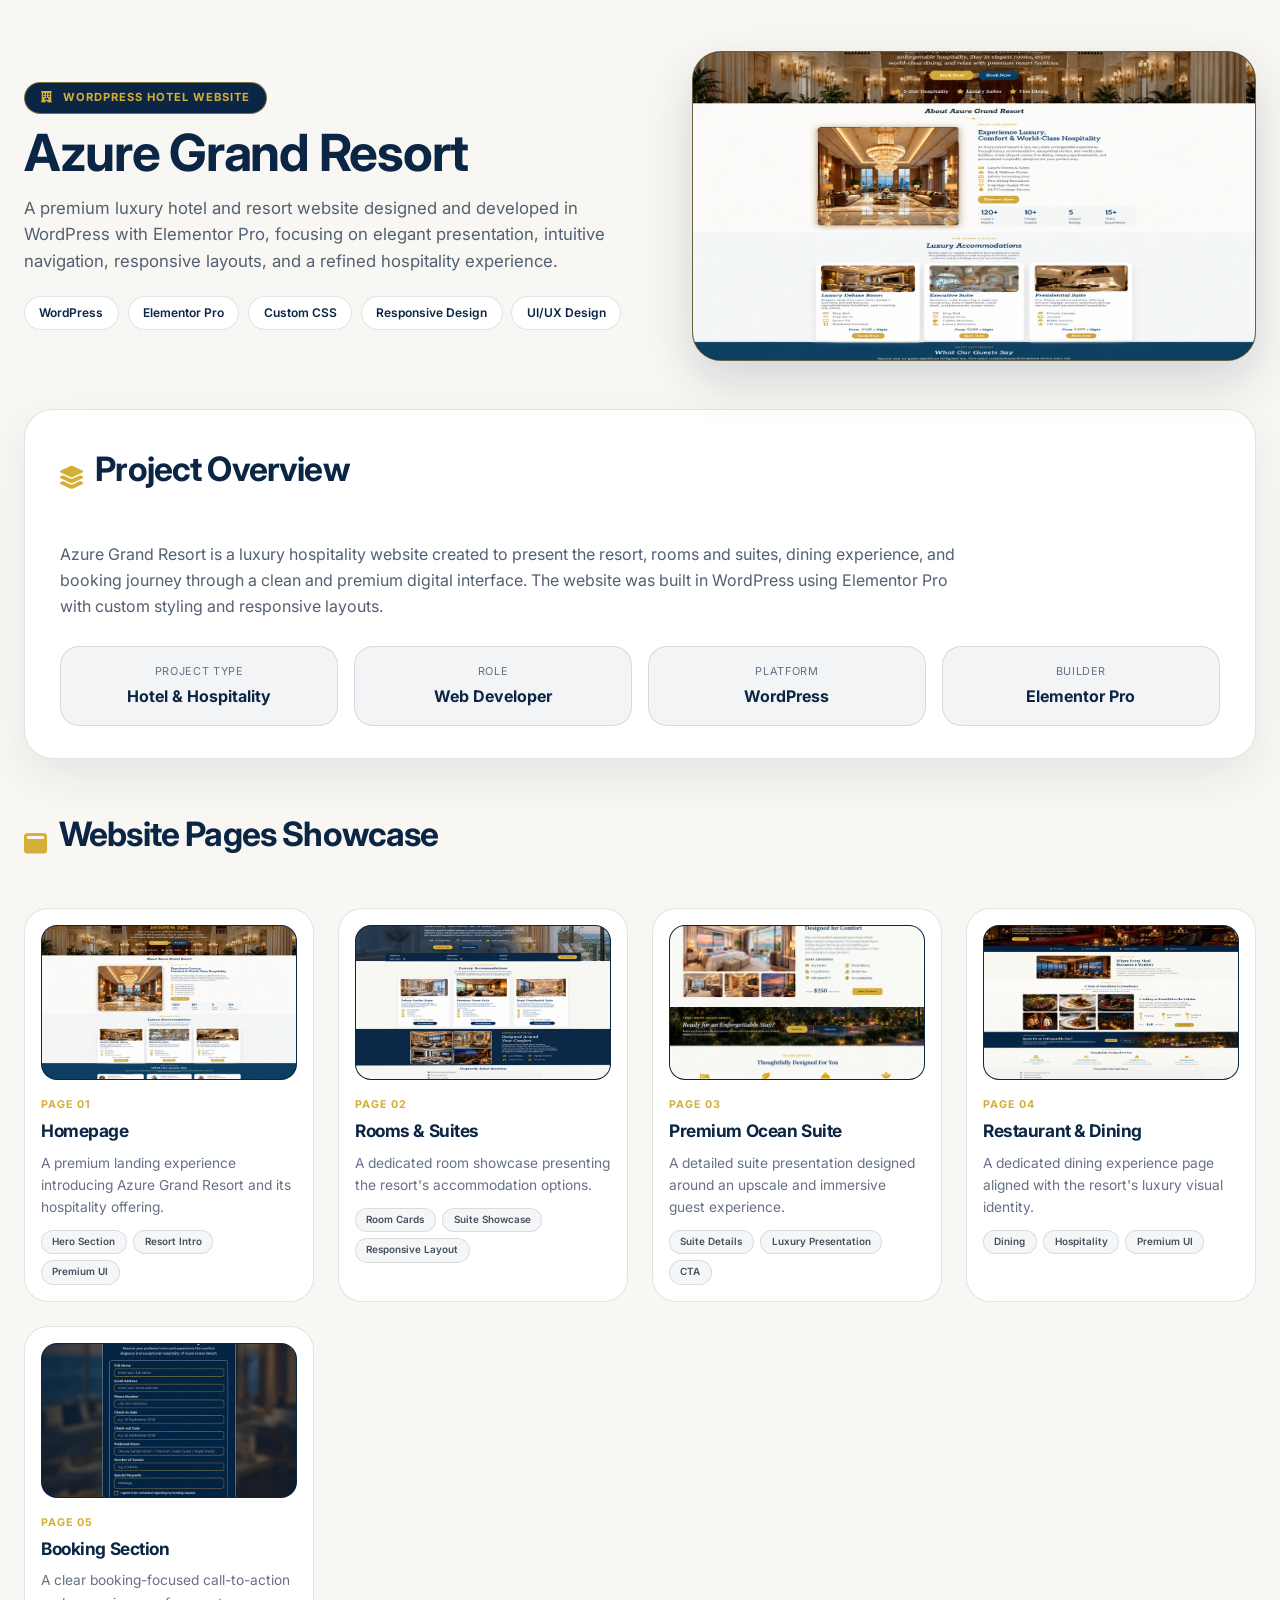
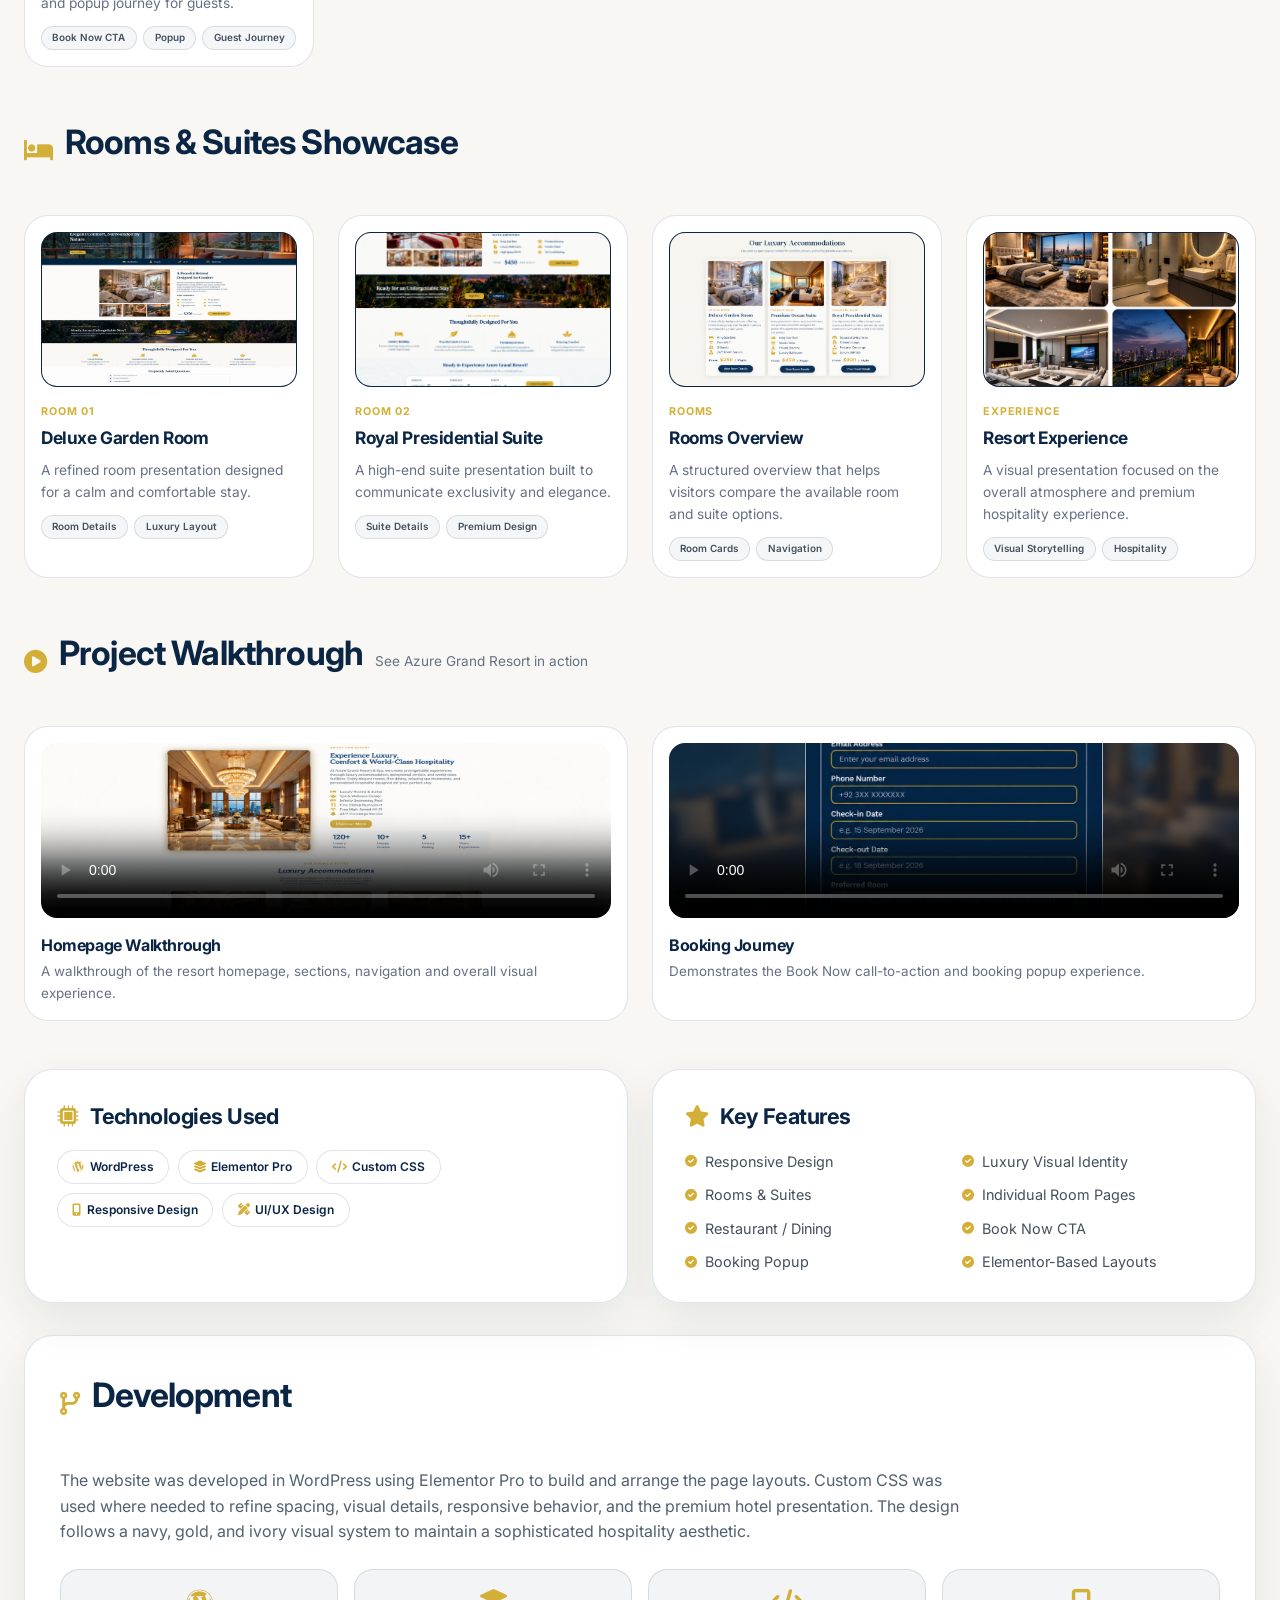
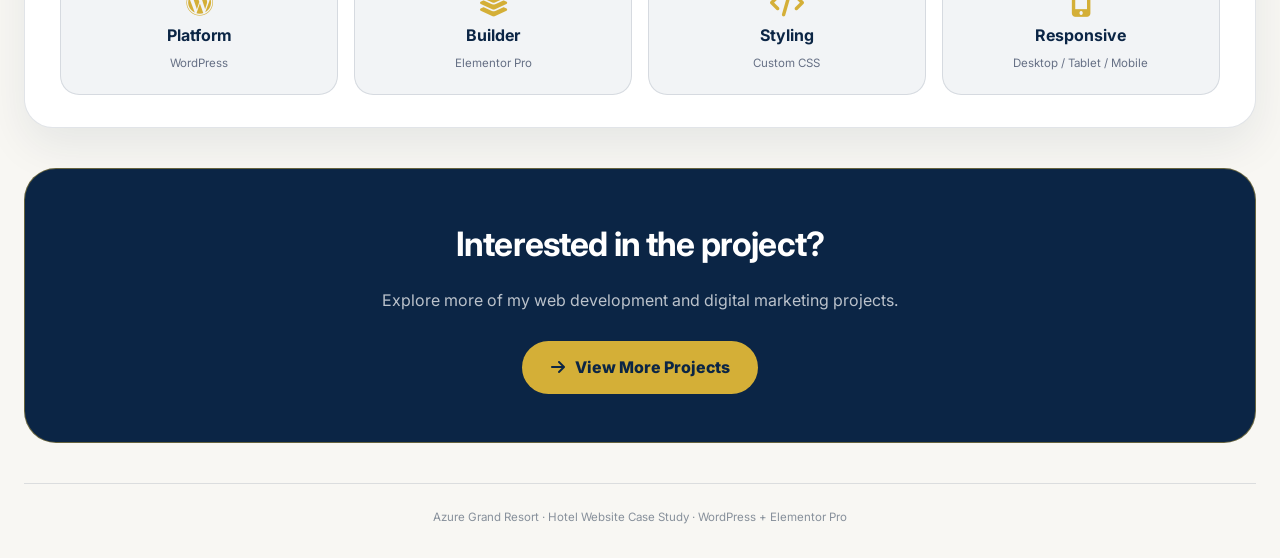
==== projects/azure-grand-hotel.html @ 6cfc8e61 "Add portfolio" ====
<!DOCTYPE html>
<html lang="en">
<head>
  <meta charset="UTF-8" />
  <meta name="viewport" content="width=device-width, initial-scale=1.
  <title>Azure Grand Resort · Luxury Hotel Website</title>

  <link rel="preconnect" href="https://fonts.googleapis.com" />
  <link rel="preconnect" href="https://fonts.gstatic.com" crossorigin />
  <link href="https://fonts.googleapis.com/css2?family=Inter:wght@300;400;500;600;700;800&display=swap" rel="stylesheet" />
  <link rel="stylesheet" href="https://cdnjs.cloudflare.com/ajax/libs/font-awesome/6.0.0-beta3/css/all.min.css" />
  <link rel="icon" type="image/png" sizes="32x32" href="../assets/images/favicon-32x32.png">

  <style>
    :root {
      --navy: #0B2545;
      --navy-dark: #071A31;
      --gold: #D4AF37;
      --ivory: #F8F7F3;
      --white: #ffffff;
      --text: #17202b;
      --muted: #667085;
      --line: rgba(11, 37, 69, 0.12);
      --soft: #f2f4f6;
    }

    * { margin: 0; padding: 0; box-sizing: border-box; }

    body {
      background: var(--ivory);
      font-family: 'Inter', sans-serif;
      color: var(--text);
      line-height: 1.6;
      padding: 2rem 1.5rem;
    }

    .container { max-width: 1300px; margin: 0 auto; }

    .glass {
      background: var(--white);
      border: 1px solid var(--line);
      border-radius: 1.8rem;
      box-shadow: 0 18px 45px rgba(11, 37, 69, 0.08);
    }

    .badge {
      background: var(--navy);
      border: 1px solid rgba(212, 175, 55, 0.55);
      border-radius: 100px;
      padding: .35rem 1rem;
      font-size: .7rem;
      font-weight: 700;
      letter-spacing: .09em;
      text-transform: uppercase;
      color: var(--gold);
      display: inline-block;
    }

    h1, h2, h3, h4 {
      font-weight: 700;
      letter-spacing: -.025em;
    }

    h1 { font-size: 3.2rem; line-height: 1.1; color: var(--navy); }
    h2 { font-size: 2.1rem; margin-bottom: 1.1rem; color: var(--navy); }
    h3 { font-size: 1.35rem; color: var(--navy); }

    .section-title {
      display: flex;
      align-items: center;
      gap: .75rem;
      margin-bottom: 1.8rem;
    }

    .section-title i { color: var(--gold); font-size: 1.45rem; }

    .hero-flex {
      display: flex;
      align-items: center;
      gap: 3rem;
      margin: 1.2rem 0 3rem;
    }

    .hero-left { flex: 1.1; }
    .hero-right { flex: 1; }

    .hero-left p {
      font-size: 1.05rem;
      color: #526071;
      max-width: 650px;
      margin: .9rem 0 1.3rem;
    }

    .hero-img {
      height: 310px;
      border-radius: 1.8rem;
      overflow: hidden;
      border: 1px solid rgba(212, 175, 55, .45);
      background: var(--navy);
      position: relative;
      cursor: pointer;
      box-shadow: 0 20px 50px rgba(11, 37, 69, .16);
    }

    .hero-img img {
      width: 100%;
      height: 100%;
      object-fit: cover;
      display: block;
    }

    .hero-fallback,
    .page-fallback {
      display: none;
      align-items: center;
      justify-content: center;
      flex-direction: column;
      gap: .4rem;
      color: rgba(255,255,255,.7);
      text-align: center;
      padding: 1rem;
    }

    .hero-fallback i { color: var(--gold); font-size: 2.3rem; }

    .tech-stack {
      display: flex;
      flex-wrap: wrap;
      gap: .55rem;
    }

    .tech-stack span,
    .tech-badge {
      background: #fff;
      border: 1px solid var(--line);
      border-radius: 60px;
      padding: .4rem .9rem;
      font-size: .75rem;
      font-weight: 600;
      color: var(--navy);
    }

    .overview {
      padding: 2rem 2.2rem;
      margin-bottom: 3rem;
    }

    .overview > p {
      color: #526071;
      max-width: 900px;
      font-size: 1rem;
    }

    .stat-grid {
      display: grid;
      grid-template-columns: repeat(4, 1fr);
      gap: 1rem;
      margin-top: 1.7rem;
    }

    .stat-card {
      background: var(--soft);
      border: 1px solid var(--line);
      border-radius: 1.2rem;
      padding: 1rem;
      text-align: center;
    }

    .stat-card .label {
      display: block;
      font-size: .68rem;
      text-transform: uppercase;
      letter-spacing: .06em;
      color: var(--muted);
    }

    .stat-card .value {
      font-weight: 700;
      color: var(--navy);
      margin-top: .2rem;
    }

    .showcase-section { margin: 3rem 0; }

    .card-grid {
      display: grid;
      grid-template-columns: repeat(auto-fit, minmax(245px, 1fr));
      gap: 1.5rem;
    }

    .page-card {
      background: var(--white);
      border: 1px solid var(--line);
      border-radius: 1.5rem;
      padding: 1rem;
      transition: transform .25s ease, box-shadow .25s ease, border-color .25s ease;
      cursor: pointer;
    }

    .page-card:hover {
      transform: translateY(-6px);
      border-color: rgba(212, 175, 55, .55);
      box-shadow: 0 18px 35px rgba(11, 37, 69, .10);
    }

    .page-img {
      width: 100%;
      height: 155px;
      object-fit: cover;
      border-radius: 1rem;
      background: var(--navy);
      border: 1px solid var(--line);
      margin-bottom: 1rem;
      display: block;
    }

    .page-number {
      font-size: .67rem;
      font-weight: 700;
      color: var(--gold);
      letter-spacing: .08em;
    }

    .page-card h4 {
      color: var(--navy);
      margin: .25rem 0 .45rem;
      font-size: 1.08rem;
    }

    .page-card p {
      font-size: .86rem;
      color: #667085;
      margin-bottom: .75rem;
    }

    .feature-tags {
      display: flex;
      flex-wrap: wrap;
      gap: .4rem;
    }

    .feature-tags span {
      background: #f5f6f7;
      border: 1px solid var(--line);
      border-radius: 40px;
      padding: .2rem .65rem;
      font-size: .62rem;
      font-weight: 600;
      color: #44505e;
    }

    .video-card {
      background: var(--white);
      border: 1px solid var(--line);
      border-radius: 1.5rem;
      padding: 1rem;
    }

    .video-wrapper {
      border-radius: 1rem;
      overflow: hidden;
      background: var(--navy);
      margin-bottom: .9rem;
      cursor: pointer;
    }

    .video-wrapper video {
      width: 100%;
      height: 175px;
      object-fit: cover;
      display: block;
      background: var(--navy-dark);
    }

    .video-card h4 {
      color: var(--navy);
      font-size: 1rem;
      margin-bottom: .2rem;
    }

    .video-card p {
      font-size: .84rem;
      color: var(--muted);
    }

    .double-card {
      display: grid;
      grid-template-columns: 1fr 1fr;
      gap: 1.5rem;
      margin: 2rem 0;
    }

    .info-card {
      padding: 1.8rem 2rem;
    }

    .tech-list {
      display: flex;
      flex-wrap: wrap;
      gap: .55rem;
      margin-top: 1rem;
    }

    .tech-badge i {
      color: var(--gold);
      margin-right: .35rem;
    }

    .feature-list {
      display: grid;
      grid-template-columns: 1fr 1fr;
      gap: .65rem 1rem;
      margin-top: 1rem;
    }

    .feature-list li {
      list-style: none;
      display: flex;
      align-items: center;
      gap: .5rem;
      font-size: .9rem;
      color: #44505e;
    }

    .feature-list i { color: var(--gold); font-size: .75rem; }

    .development {
      padding: 2rem 2.2rem;
      margin: 2rem 0;
    }

    .development > p {
      color: #526071;
      max-width: 900px;
    }

    .dev-grid {
      display: grid;
      grid-template-columns: repeat(4, 1fr);
      gap: 1rem;
      margin-top: 1.5rem;
    }

    .dev-item {
      background: var(--soft);
      border: 1px solid var(--line);
      border-radius: 1.2rem;
      padding: 1.2rem .8rem;
      text-align: center;
    }

    .dev-item i {
      font-size: 1.7rem;
      color: var(--gold);
      margin-bottom: .45rem;
    }

    .dev-item strong { display: block; color: var(--navy); }
    .dev-item span { font-size: .72rem; color: var(--muted); }

    .cta-card {
      background: var(--navy);
      border: 1px solid rgba(212, 175, 55, .45);
      border-radius: 2rem;
      padding: 3rem 2.5rem;
      text-align: center;
      margin-top: 2.5rem;
      color: white;
    }

    .cta-card h2 { color: white; }
    .cta-card p { color: rgba(255,255,255,.72); max-width: 600px; margin: .7rem auto 1.7rem; }

    .btn-primary {
      background: var(--gold);
      color: var(--navy);
      border: none;
      border-radius: 60px;
      padding: .85rem 1.8rem;
      font-weight: 800;
      text-decoration: none;
      display: inline-block;
      transition: transform .2s ease, background .2s ease;
    }

    .btn-primary:hover {
      transform: translateY(-2px);
      background: #e2c45a;
    }

    .footer-note {
      margin-top: 2.5rem;
      text-align: center;
      font-size: .72rem;
      color: #87909b;
      border-top: 1px solid var(--line);
      padding-top: 1.5rem;
    }

    /* Image lightbox */
    .lightbox {
      display: none;
      position: fixed;
      inset: 0;
      background: rgba(4, 12, 22, .94);
      z-index: 9999;
      justify-content: center;
      align-items: center;
      padding: 2rem;
    }

    .lightbox.show { display: flex; }

    .lightbox img {
      max-width: 92%;
      max-height: 90%;
      object-fit: contain;
      border-radius: 1rem;
      border: 1px solid rgba(212,175,55,.4);
    }

    .lightbox-close,
    .popup-close {
      position: absolute;
      display: flex;
      align-items: center;
      justify-content: center;
      border-radius: 50%;
      width: 48px;
      height: 48px;
      color: white;
      background: rgba(11,37,69,.9);
      border: 1px solid rgba(212,175,55,.4);
      cursor: pointer;
      font-size: 1.4rem;
    }

    .lightbox-close {
      top: 22px;
      right: 25px;
    }

    /* Video popup */
    .video-popup {
      display: none;
      position: fixed;
      inset: 0;
      background: rgba(4, 12, 22, .96);
      z-index: 10000;
      justify-content: center;
      align-items: center;
      padding: 2rem;
    }

    .video-popup.show { display: flex; }

    .popup-content {
      position: relative;
      width: 92%;
      max-width: 1000px;
      background: #000;
      border-radius: 1.4rem;
      overflow: hidden;
      border: 1px solid rgba(212,175,55,.4);
    }

    .popup-content video {
      width: 100%;
      max-height: 80vh;
      display: block;
      background: #000;
    }

    .popup-close {
      top: 14px;
      right: 14px;
      z-index: 5;
    }

    @media (max-width: 900px) {
      h1 { font-size: 2.5rem; }
      .hero-flex { flex-direction: column; align-items: stretch; }
      .stat-grid { grid-template-columns: 1fr 1fr; }
      .double-card { grid-template-columns: 1fr; }
      .dev-grid { grid-template-columns: 1fr 1fr; }
    }

    @media (max-width: 600px) {
      body { padding: 1rem; }
      h1 { font-size: 2.1rem; }
      h2 { font-size: 1.7rem; }
      .overview, .development, .info-card { padding: 1.4rem; }
      .stat-grid { grid-template-columns: 1fr 1fr; }
      .feature-list { grid-template-columns: 1fr; }
      .dev-grid { grid-template-columns: 1fr 1fr; }
      .hero-img { height: 230px; }
      .lightbox, .video-popup { padding: 1rem; }
      .popup-content { width: 98%; }
    }
  </style>
</head>

<body>
<div class="container">

  <!-- ===== HERO ===== -->
  <section class="hero-flex">
    <div class="hero-left">
      <span class="badge"><i class="fas fa-hotel" style="margin-right:6px;"></i> WORDPRESS HOTEL WEBSITE</span>
      <h1 style="margin-top:.65rem;">Azure Grand Resort</h1>

      <p>
        A premium luxury hotel and resort website designed and developed in
        WordPress with Elementor Pro, focusing on elegant presentation,
        intuitive navigation, responsive layouts, and a refined hospitality experience.
      </p>

      <div class="tech-stack">
        <span>WordPress</span>
        <span>Elementor Pro</span>
        <span>Custom CSS</span>
        <span>Responsive Design</span>
        <span>UI/UX Design</span>
      </div>
    </div>

    <div class="hero-right">
      <div class="hero-img" onclick="openLightbox(this.querySelector('img')?.src || '')">
        <img src="../assets/images/azure-grand-home.png"
             alt="Azure Grand Resort homepage preview"
             onerror="this.style.display='none'; this.nextElementSibling.style.display='flex';">

        <div class="hero-fallback">
          <i class="fas fa-hotel"></i>
          <span>Insert Azure Grand Resort homepage screenshot</span>
        </div>
      </div>
    </div>
  </section>

  <!-- ===== PROJECT OVERVIEW ===== -->
  <section class="glass overview">
    <div class="section-title">
      <i class="fas fa-layer-group"></i>
      <h2>Project Overview</h2>
    </div>

    <p>
      Azure Grand Resort is a luxury hospitality website created to present the
      resort, rooms and suites, dining experience, and booking journey through
      a clean and premium digital interface. The website was built in WordPress
      using Elementor Pro with custom styling and responsive layouts.
    </p>

    <div class="stat-grid">
      <div class="stat-card">
        <span class="label">Project Type</span>
        <div class="value">Hotel &amp; Hospitality</div>
      </div>
      <div class="stat-card">
        <span class="label">Role</span>
        <div class="value">Web Developer</div>
      </div>
      <div class="stat-card">
        <span class="label">Platform</span>
        <div class="value">WordPress</div>
      </div>
      <div class="stat-card">
        <span class="label">Builder</span>
        <div class="value">Elementor Pro</div>
      </div>
    </div>
  </section>

  <!-- ===== WEBSITE PAGES ===== -->
  <section class="showcase-section">
    <div class="section-title">
      <i class="fas fa-window-maximize"></i>
      <h2>Website Pages Showcase</h2>
    </div>

    <div class="card-grid">

      <div class="page-card" onclick="openLightbox(this.querySelector('.page-img')?.src || '')">
        <img class="page-img" src="../assets/images/azure-grand-home.png"
             alt="Azure Grand Resort Homepage"
             onerror="this.style.display='none'; this.nextElementSibling.style.display='flex';">
        <div class="page-fallback" style="height:155px;background:var(--navy);border-radius:1rem;">
          <i class="fas fa-image"></i><span>Insert homepage screenshot</span>
        </div>
        <div class="page-number">PAGE 01</div>
        <h4>Homepage</h4>
        <p>A premium landing experience introducing Azure Grand Resort and its hospitality offering.</p>
        <div class="feature-tags">
          <span>Hero Section</span><span>Resort Intro</span><span>Premium UI</span>
        </div>
      </div>

      <div class="page-card" onclick="openLightbox(this.querySelector('.page-img')?.src || '')">
        <img class="page-img" src="../assets/images/azure-grand-rooms.png"
             alt="Azure Grand Resort Rooms page"
             onerror="this.style.display='none'; this.nextElementSibling.style.display='flex';">
        <div class="page-fallback" style="height:155px;background:var(--navy);border-radius:1rem;">
          <i class="fas fa-bed"></i><span>Insert rooms screenshot</span>
        </div>
        <div class="page-number">PAGE 02</div>
        <h4>Rooms &amp; Suites</h4>
        <p>A dedicated room showcase presenting the resort's accommodation options.</p>
        <div class="feature-tags">
          <span>Room Cards</span><span>Suite Showcase</span><span>Responsive Layout</span>
        </div>
      </div>

      <div class="page-card" onclick="openLightbox(this.querySelector('.page-img')?.src || '')">
        <img class="page-img" src="../assets/images/azure-premium-ocean-suite.png"
             alt="Premium Ocean Suite page"
             onerror="this.style.display='none'; this.nextElementSibling.style.display='flex';">
        <div class="page-fallback" style="height:155px;background:var(--navy);border-radius:1rem;">
          <i class="fas fa-water"></i><span>Insert Premium Ocean Suite screenshot</span>
        </div>
        <div class="page-number">PAGE 03</div>
        <h4>Premium Ocean Suite</h4>
        <p>A detailed suite presentation designed around an upscale and immersive guest experience.</p>
        <div class="feature-tags">
          <span>Suite Details</span><span>Luxury Presentation</span><span>CTA</span>
        </div>
      </div>

      <div class="page-card" onclick="openLightbox(this.querySelector('.page-img')?.src || '')">
        <img class="page-img" src="../assets/images/azure-restaurant.png"
             alt="Azure Grand Resort Restaurant page"
             onerror="this.style.display='none'; this.nextElementSibling.style.display='flex';">
        <div class="page-fallback" style="height:155px;background:var(--navy);border-radius:1rem;">
          <i class="fas fa-utensils"></i><span>Insert restaurant screenshot</span>
        </div>
        <div class="page-number">PAGE 04</div>
        <h4>Restaurant &amp; Dining</h4>
        <p>A dedicated dining experience page aligned with the resort's luxury visual identity.</p>
        <div class="feature-tags">
          <span>Dining</span><span>Hospitality</span><span>Premium UI</span>
        </div>
      </div>

      <div class="page-card" onclick="openLightbox(this.querySelector('.page-img')?.src || '')">
        <img class="page-img" src="../assets/images/azure-booking.png"
             alt="Azure Grand Resort booking section"
             onerror="this.style.display='none'; this.nextElementSibling.style.display='flex';">
        <div class="page-fallback" style="height:155px;background:var(--navy);border-radius:1rem;">
          <i class="fas fa-calendar-check"></i><span>Insert booking screenshot</span>
        </div>
        <div class="page-number">PAGE 05</div>
        <h4>Booking Section</h4>
        <p>A clear booking-focused call-to-action and popup journey for guests.</p>
        <div class="feature-tags">
          <span>Book Now CTA</span><span>Popup</span><span>Guest Journey</span>
        </div>
      </div>

    </div>
  </section>

  <!-- ===== ROOMS SHOWCASE ===== -->
  <section class="showcase-section">
    <div class="section-title">
      <i class="fas fa-bed"></i>
      <h2>Rooms &amp; Suites Showcase</h2>
    </div>

    <div class="card-grid">

      <div class="page-card" onclick="openLightbox(this.querySelector('.page-img')?.src || '')">
        <img class="page-img" src="../assets/images/azure-deluxe-garden-room.png"
             alt="Deluxe Garden Room"
             onerror="this.style.display='none'; this.nextElementSibling.style.display='flex';">
        <div class="page-fallback" style="height:155px;background:var(--navy);border-radius:1rem;">
          <i class="fas fa-leaf"></i><span>Insert Deluxe Garden Room screenshot</span>
        </div>
        <div class="page-number">ROOM 01</div>
        <h4>Deluxe Garden Room</h4>
        <p>A refined room presentation designed for a calm and comfortable stay.</p>
        <div class="feature-tags">
          <span>Room Details</span><span>Luxury Layout</span>
        </div>
      </div>

      <div class="page-card" onclick="openLightbox(this.querySelector('.page-img')?.src || '')">
        <img class="page-img" src="../assets/images/azure-royal-presidential-suite.png"
             alt="Royal Presidential Suite"
             onerror="this.style.display='none'; this.nextElementSibling.style.display='flex';">
        <div class="page-fallback" style="height:155px;background:var(--navy);border-radius:1rem;">
          <i class="fas fa-crown"></i><span>Insert Royal Presidential Suite screenshot</span>
        </div>
        <div class="page-number">ROOM 02</div>
        <h4>Royal Presidential Suite</h4>
        <p>A high-end suite presentation built to communicate exclusivity and elegance.</p>
        <div class="feature-tags">
          <span>Suite Details</span><span>Premium Design</span>
        </div>
      </div>

      <div class="page-card" onclick="openLightbox(this.querySelector('.page-img')?.src || '')">
        <img class="page-img" src="../assets/images/azure-rooms-overview.png"
             alt="Azure Grand Resort rooms overview"
             onerror="this.style.display='none'; this.nextElementSibling.style.display='flex';">
        <div class="page-fallback" style="height:155px;background:var(--navy);border-radius:1rem;">
          <i class="fas fa-list"></i><span>Insert rooms overview screenshot</span>
        </div>
        <div class="page-number">ROOMS</div>
        <h4>Rooms Overview</h4>
        <p>A structured overview that helps visitors compare the available room and suite options.</p>
        <div class="feature-tags">
          <span>Room Cards</span><span>Navigation</span>
        </div>
      </div>

      <div class="page-card" onclick="openLightbox(this.querySelector('.page-img')?.src || '')">
        <img class="page-img" src="../assets/images/azure-resort-experience.png"
             alt="Azure Grand Resort experience"
             onerror="this.style.display='none'; this.nextElementSibling.style.display='flex';">
        <div class="page-fallback" style="height:155px;background:var(--navy);border-radius:1rem;">
          <i class="fas fa-spa"></i><span>Insert resort experience screenshot</span>
        </div>
        <div class="page-number">EXPERIENCE</div>
        <h4>Resort Experience</h4>
        <p>A visual presentation focused on the overall atmosphere and premium hospitality experience.</p>
        <div class="feature-tags">
          <span>Visual Storytelling</span><span>Hospitality</span>
        </div>
      </div>

    </div>
  </section>

  <!-- ===== PROJECT WALKTHROUGH ===== -->
  <section class="showcase-section">
    <div class="section-title">
      <i class="fas fa-play-circle"></i>
      <h2>Project Walkthrough</h2>
      <span style="font-size:.85rem;font-weight:400;color:var(--muted);">See Azure Grand Resort in action</span>
    </div>

    <div class="card-grid">

      <div class="video-card">
        <div class="video-wrapper" onclick="openVideoPopup(this.querySelector('video'))">
          <video controls preload="metadata" poster="../assets/images/azure-grand-home.png">
            <source src="../assets/videos/azure-homepage-walkthrough.mp4" type="video/mp4">
          </video>
        </div>
        <h4>Homepage Walkthrough</h4>
        <p>A walkthrough of the resort homepage, sections, navigation and overall visual experience.</p>
      </div>


      <div class="video-card">
        <div class="video-wrapper" onclick="openVideoPopup(this.querySelector('video'))">
          <video controls preload="metadata" poster="../assets/images/azure-booking.png">
            <source src="../assets/videos/azure-booking-walkthrough.mp4" type="video/mp4">
          </video>
        </div>
        <h4>Booking Journey</h4>
        <p>Demonstrates the Book Now call-to-action and booking popup experience.</p>
      </div>

    </div>
  </section>

  <!-- ===== TECHNOLOGIES + KEY FEATURES ===== -->
  <section class="double-card">
    <div class="glass info-card">
      <h3><i class="fas fa-microchip" style="color:var(--gold);margin-right:.45rem;"></i> Technologies Used</h3>

      <div class="tech-list">
        <span class="tech-badge"><i class="fab fa-wordpress"></i>WordPress</span>
        <span class="tech-badge"><i class="fas fa-layer-group"></i>Elementor Pro</span>
        <span class="tech-badge"><i class="fas fa-code"></i>Custom CSS</span>
        <span class="tech-badge"><i class="fas fa-mobile-alt"></i>Responsive Design</span>
        <span class="tech-badge"><i class="fas fa-pencil-ruler"></i>UI/UX Design</span>
      </div>
    </div>

    <div class="glass info-card">
      <h3><i class="fas fa-star" style="color:var(--gold);margin-right:.45rem;"></i> Key Features</h3>

      <ul class="feature-list">
        <li><i class="fas fa-check-circle"></i> Responsive Design</li>
        <li><i class="fas fa-check-circle"></i> Luxury Visual Identity</li>
        <li><i class="fas fa-check-circle"></i> Rooms &amp; Suites</li>
        <li><i class="fas fa-check-circle"></i> Individual Room Pages</li>
        <li><i class="fas fa-check-circle"></i> Restaurant / Dining</li>
        <li><i class="fas fa-check-circle"></i> Book Now CTA</li>
        <li><i class="fas fa-check-circle"></i> Booking Popup</li>
        <li><i class="fas fa-check-circle"></i> Elementor-Based Layouts</li>
      </ul>
    </div>
  </section>

  <!-- ===== DEVELOPMENT ===== -->
  <section class="glass development">
    <div class="section-title">
      <i class="fas fa-code-branch"></i>
      <h2>Development</h2>
    </div>

    <p>
      The website was developed in WordPress using Elementor Pro to build and
      arrange the page layouts. Custom CSS was used where needed to refine
      spacing, visual details, responsive behavior, and the premium hotel
      presentation. The design follows a navy, gold, and ivory visual system
      to maintain a sophisticated hospitality aesthetic.
    </p>

    <div class="dev-grid">
      <div class="dev-item">
        <i class="fab fa-wordpress"></i>
        <strong>Platform</strong>
        <span>WordPress</span>
      </div>

      <div class="dev-item">
        <i class="fas fa-layer-group"></i>
        <strong>Builder</strong>
        <span>Elementor Pro</span>
      </div>

      <div class="dev-item">
        <i class="fas fa-code"></i>
        <strong>Styling</strong>
        <span>Custom CSS</span>
      </div>

      <div class="dev-item">
        <i class="fas fa-mobile-alt"></i>
        <strong>Responsive</strong>
        <span>Desktop / Tablet / Mobile</span>
      </div>
    </div>
  </section>

  <!-- ===== CTA ===== -->
  <section class="cta-card">
    <h2>Interested in the project?</h2>
    <p>
      Explore more of my web development and digital marketing projects.
    </p>

    <a href="../index.html#projects" class="btn-primary">
      <i class="fas fa-arrow-right" style="margin-right:7px;"></i>
      View More Projects
    </a>
  </section>

  <div class="footer-note">
    Azure Grand Resort · Hotel Website Case Study · WordPress + Elementor Pro
  </div>

</div>

<!-- ===== IMAGE LIGHTBOX ===== -->
<div class="lightbox" id="imageLightbox" onclick="closeLightbox()">
  <span class="lightbox-close" onclick="closeLightbox()">
    <i class="fas fa-times"></i>
  </span>
  <img id="lightboxImg" src="" alt="Azure Grand Resort project screenshot">
</div>

<!-- ===== VIDEO POPUP ===== -->
<div class="video-popup" id="videoPopup" onclick="closeVideoPopup(event)">
  <div class="popup-content" onclick="event.stopPropagation();">
    <span class="popup-close" onclick="closeVideoPopup()">
      <i class="fas fa-times"></i>
    </span>
    <video id="popupVideo" controls autoplay preload="metadata"></video>
  </div>
</div>

<script>
  // Image lightbox
  function openLightbox(src) {
    if (!src) return;
    const lightbox = document.getElementById('imageLightbox');
    const img = document.getElementById('lightboxImg');
    img.src = src;
    lightbox.classList.add('show');
    document.body.style.overflow = 'hidden';
  }

  function closeLightbox() {
    document.getElementById('imageLightbox').classList.remove('show');
    document.body.style.overflow = 'auto';
  }

  // Video popup
  function openVideoPopup(videoElement) {
    if (!videoElement) return;

    const popup = document.getElementById('videoPopup');
    const popupVideo = document.getElementById('popupVideo');
    const source = videoElement.querySelector('source');

    if (source) {
      popupVideo.src = source.src;
      popupVideo.poster = videoElement.poster || '';
      popupVideo.load();
    } else if (videoElement.src) {
      popupVideo.src = videoElement.src;
      popupVideo.load();
    }

    popup.classList.add('show');
    document.body.style.overflow = 'hidden';
    videoElement.pause();
  }

  function closeVideoPopup(event) {
    const popup = document.getElementById('videoPopup');
    const popupVideo = document.getElementById('popupVideo');

    popup.classList.remove('show');
    popupVideo.pause();
    popupVideo.src = '';
    popupVideo.removeAttribute('poster');
    document.body.style.overflow = 'auto';
  }

  document.addEventListener('keydown', function(e) {
    if (e.key === 'Escape') {
      closeLightbox();
      closeVideoPopup();
    }
  });
</script>
</body>
</html>
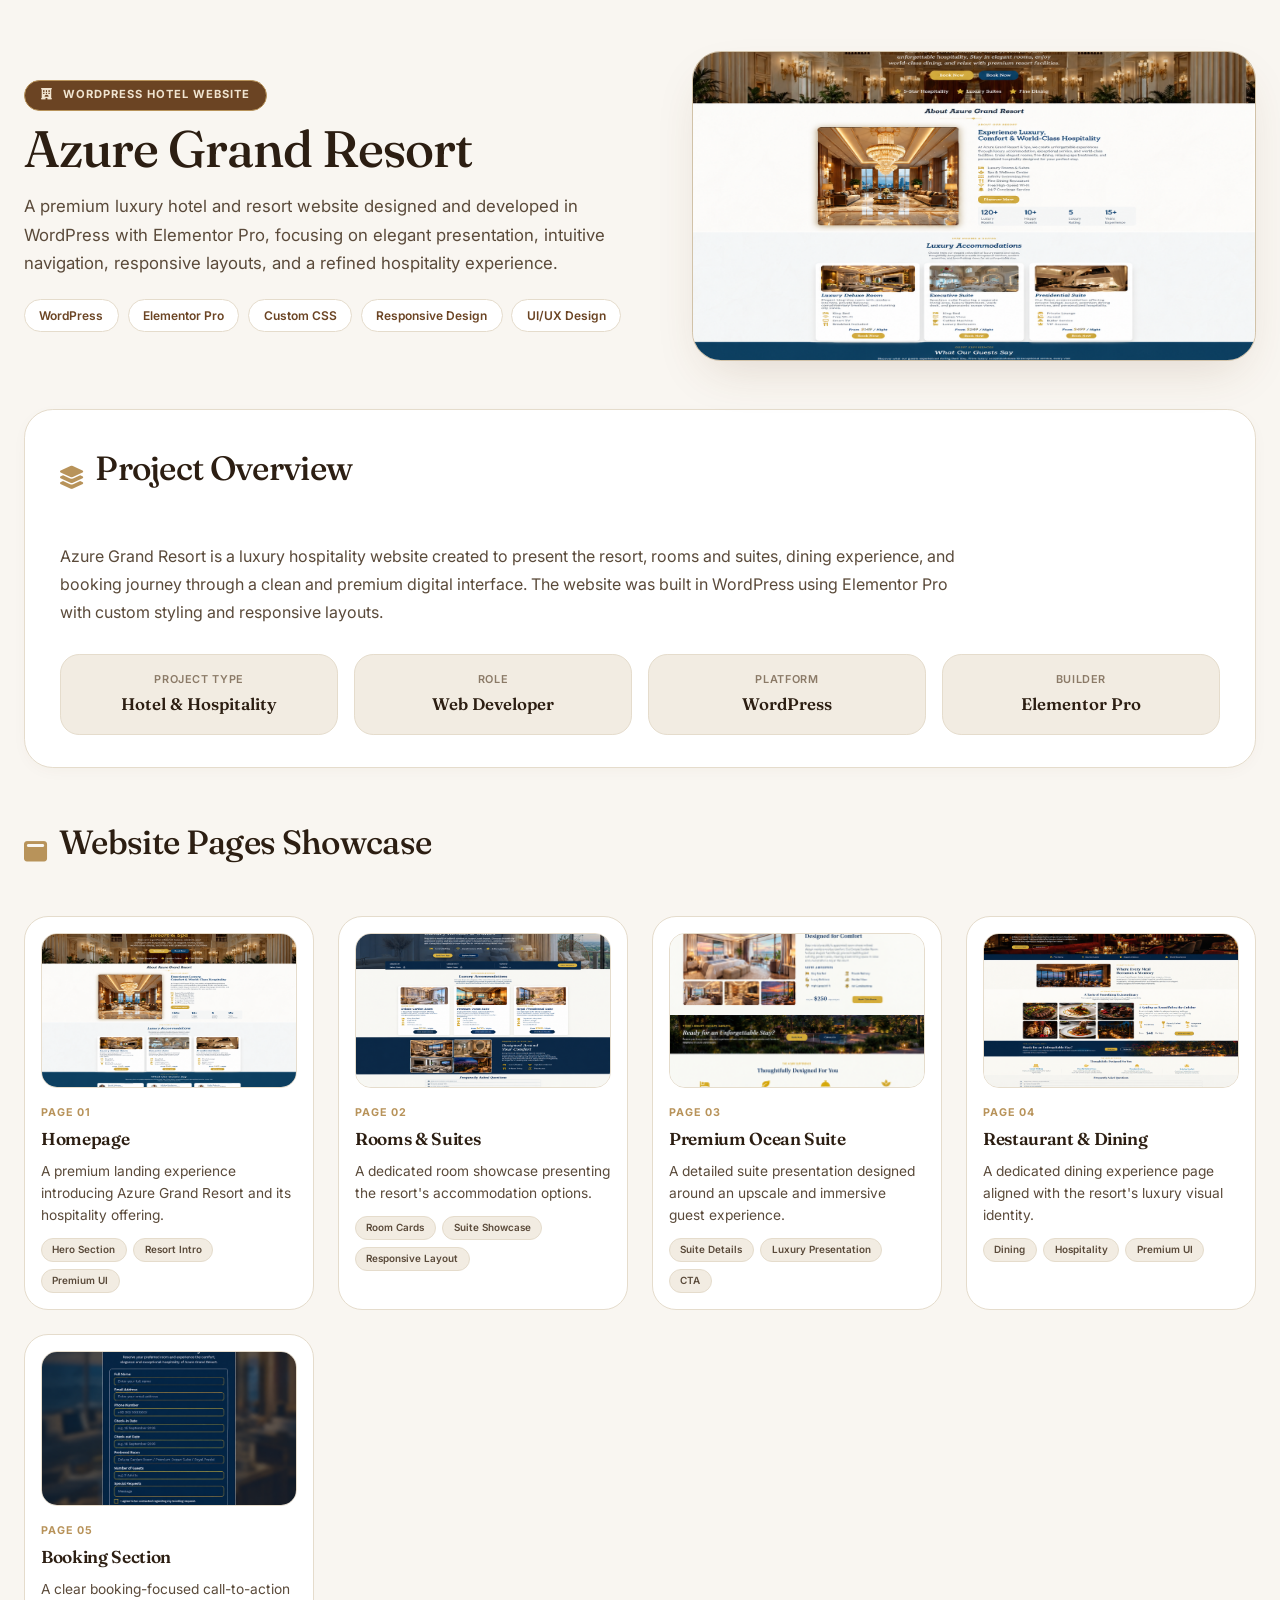
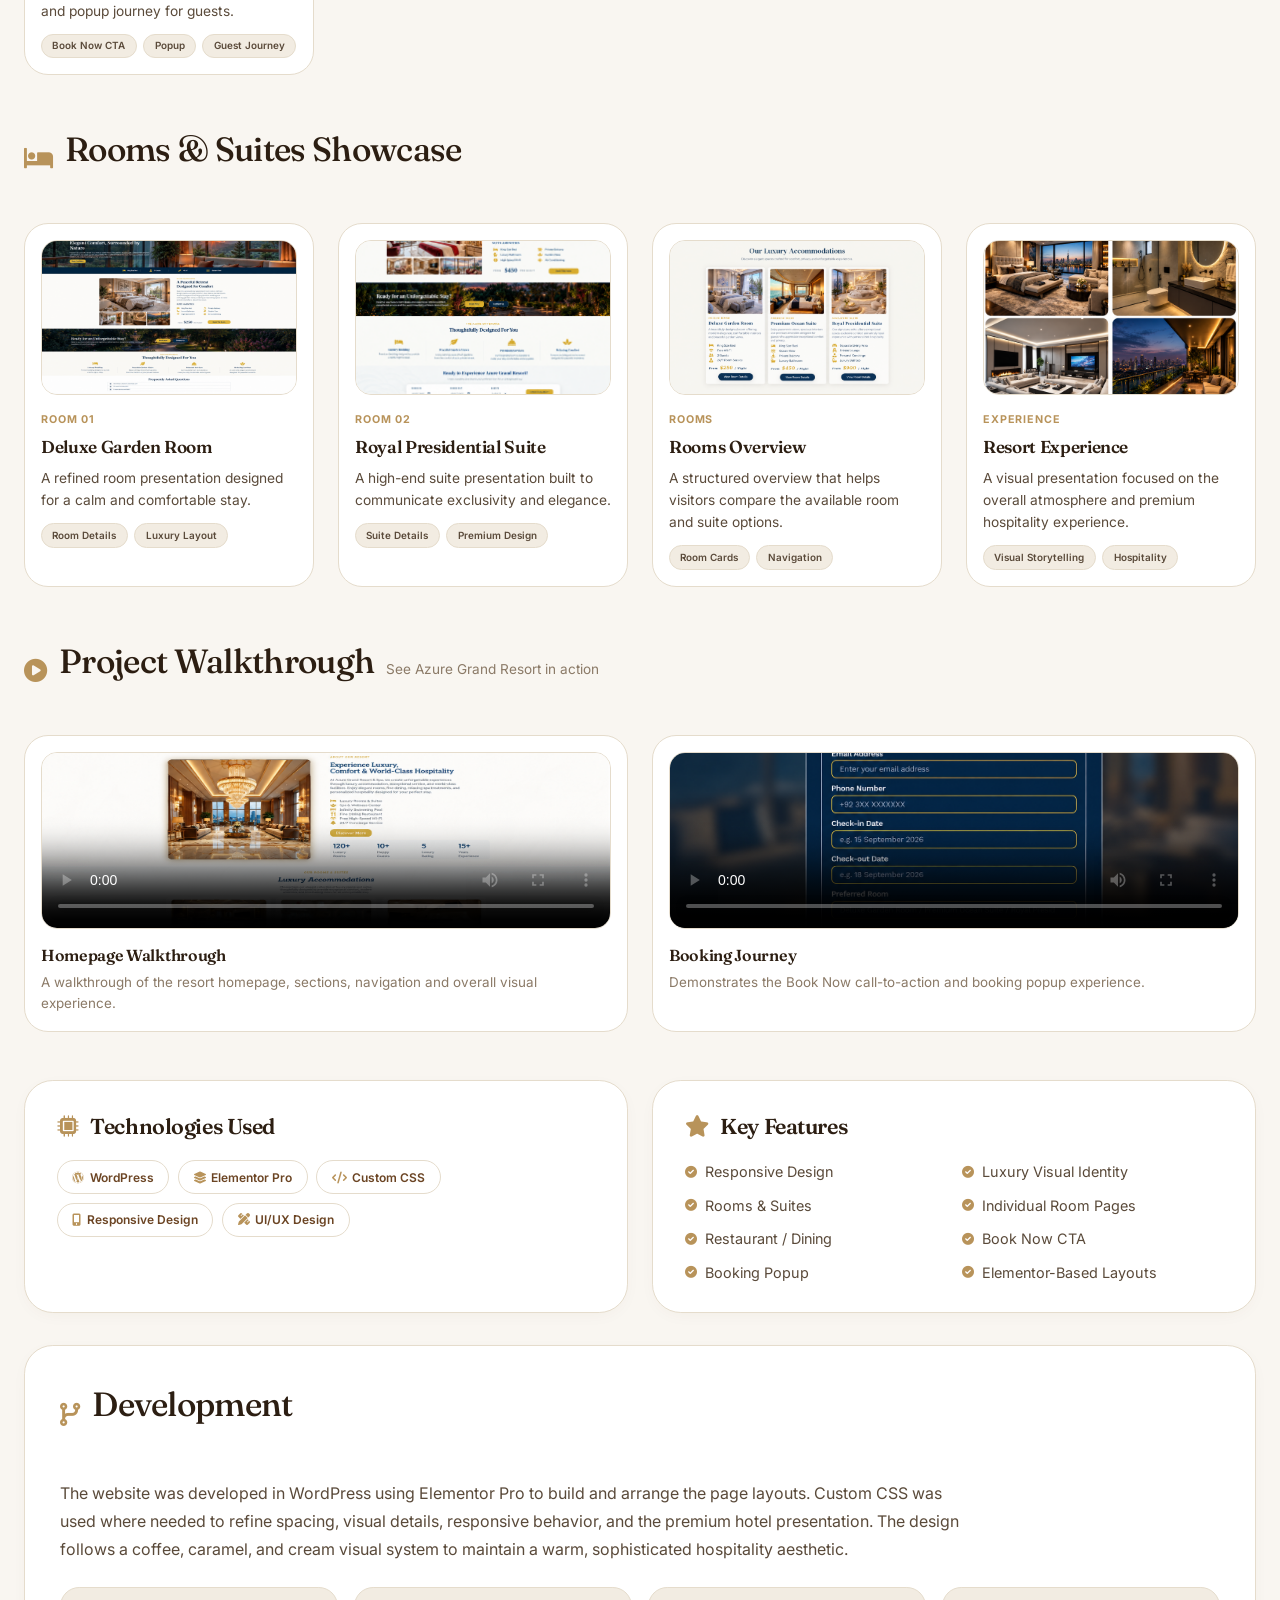
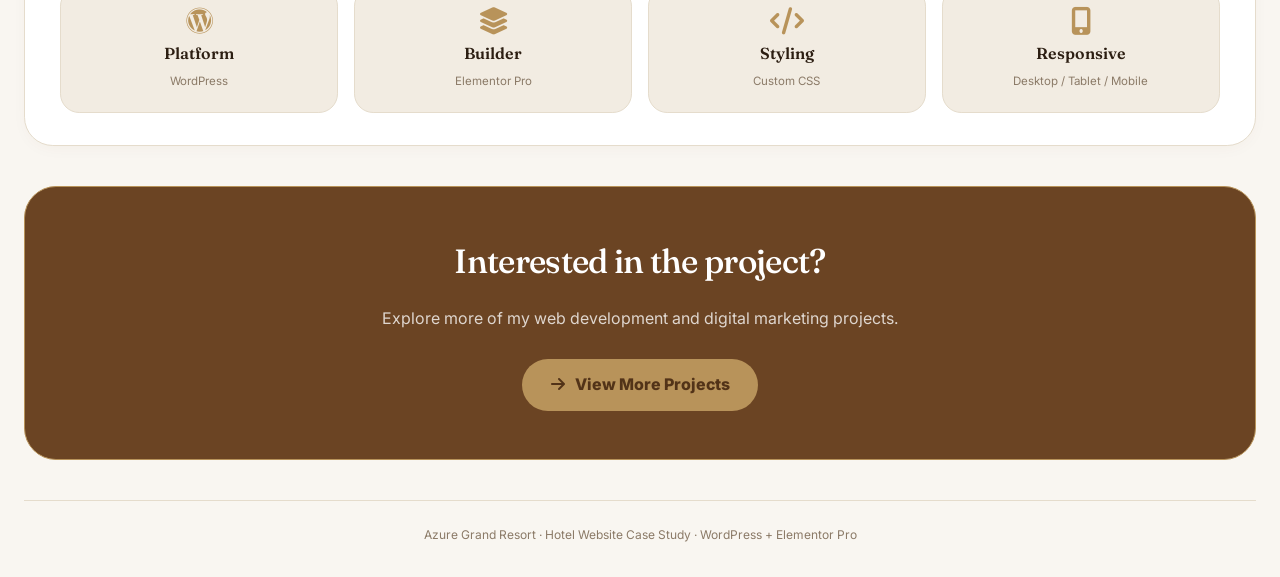
==== commit 67f0b4cf: "update portfolio" ====
--- a/projects/azure-grand-hotel.html
+++ b/projects/azure-grand-hotel.html
@@ -2,68 +2,84 @@
 <html lang="en">
 <head>
   <meta charset="UTF-8" />
-  <meta name="viewport" content="width=device-width, initial-scale=1.
+  <meta name="viewport" content="width=device-width, initial-scale=1.0">
   <title>Azure Grand Resort · Luxury Hotel Website</title>
 
   <link rel="preconnect" href="https://fonts.googleapis.com" />
   <link rel="preconnect" href="https://fonts.gstatic.com" crossorigin />
-  <link href="https://fonts.googleapis.com/css2?family=Inter:wght@300;400;500;600;700;800&display=swap" rel="stylesheet" />
+  <link href="https://fonts.googleapis.com/css2?family=Fraunces:opsz,wght@9..144,400;9..144,500;9..144,600;9..144,700&family=Inter:wght@300;400;500;600;700;800&display=swap" rel="stylesheet" />
   <link rel="stylesheet" href="https://cdnjs.cloudflare.com/ajax/libs/font-awesome/6.0.0-beta3/css/all.min.css" />
   <link rel="icon" type="image/png" sizes="32x32" href="../assets/images/favicon-32x32.png">
 
   <style>
     :root {
-      --navy: #0B2545;
-      --navy-dark: #071A31;
-      --gold: #D4AF37;
-      --ivory: #F8F7F3;
-      --white: #ffffff;
-      --text: #17202b;
-      --muted: #667085;
-      --line: rgba(11, 37, 69, 0.12);
-      --soft: #f2f4f6;
+      /* Coffee + Cream Theme */
+      --bg: #F9F6F1;
+      --bg-alt: #F2ECE2;
+      --surface: #FFFFFF;
+      --surface-alt: #FBF8F3;
+
+      --coffee: #6B4423;
+      --coffee-deep: #523318;
+      --coffee-soft: #E8DBC9;
+
+      --caramel: #B8935A;
+      --caramel-soft: #F0E4D0;
+
+      --text: #2C1E12;
+      --text-soft: #5A4A3A;
+      --text-muted: #8B7A67;
+      --text-faint: #B5A690;
+
+      --line: #E5DCCC;
+      --line-strong: #D1C2A8;
+
+      --font-display: 'Fraunces', Georgia, serif;
+      --font-body: 'Inter', -apple-system, BlinkMacSystemFont, sans-serif;
     }
 
     * { margin: 0; padding: 0; box-sizing: border-box; }
 
     body {
-      background: var(--ivory);
-      font-family: 'Inter', sans-serif;
+      background: var(--bg);
+      font-family: var(--font-body);
       color: var(--text);
       line-height: 1.6;
       padding: 2rem 1.5rem;
+      -webkit-font-smoothing: antialiased;
     }
 
     .container { max-width: 1300px; margin: 0 auto; }
 
     .glass {
-      background: var(--white);
+      background: var(--surface);
       border: 1px solid var(--line);
       border-radius: 1.8rem;
-      box-shadow: 0 18px 45px rgba(11, 37, 69, 0.08);
+      box-shadow: 0 4px 20px -8px rgba(107, 68, 35, 0.08);
     }
 
     .badge {
-      background: var(--navy);
-      border: 1px solid rgba(212, 175, 55, 0.55);
+      background: var(--coffee);
+      border: 1px solid var(--caramel);
       border-radius: 100px;
       padding: .35rem 1rem;
       font-size: .7rem;
       font-weight: 700;
       letter-spacing: .09em;
       text-transform: uppercase;
-      color: var(--gold);
+      color: var(--caramel-soft);
       display: inline-block;
     }
 
     h1, h2, h3, h4 {
-      font-weight: 700;
-      letter-spacing: -.025em;
-    }
-
-    h1 { font-size: 3.2rem; line-height: 1.1; color: var(--navy); }
-    h2 { font-size: 2.1rem; margin-bottom: 1.1rem; color: var(--navy); }
-    h3 { font-size: 1.35rem; color: var(--navy); }
+      font-family: var(--font-display);
+      font-weight: 600;
+      letter-spacing: -.02em;
+    }
+
+    h1 { font-size: 3.2rem; line-height: 1.1; color: var(--text); font-weight: 500; }
+    h2 { font-size: 2.1rem; margin-bottom: 1.1rem; color: var(--text); font-weight: 500; }
+    h3 { font-size: 1.35rem; color: var(--text); font-weight: 600; }
 
     .section-title {
       display: flex;
@@ -72,7 +88,7 @@
       margin-bottom: 1.8rem;
     }
 
-    .section-title i { color: var(--gold); font-size: 1.45rem; }
+    .section-title i { color: var(--caramel); font-size: 1.45rem; }
 
     .hero-flex {
       display: flex;
@@ -86,20 +102,21 @@
 
     .hero-left p {
       font-size: 1.05rem;
-      color: #526071;
+      color: var(--text-soft);
       max-width: 650px;
       margin: .9rem 0 1.3rem;
+      line-height: 1.7;
     }
 
     .hero-img {
       height: 310px;
       border-radius: 1.8rem;
       overflow: hidden;
-      border: 1px solid rgba(212, 175, 55, .45);
-      background: var(--navy);
+      border: 1px solid var(--line-strong);
+      background: var(--bg-alt);
       position: relative;
       cursor: pointer;
-      box-shadow: 0 20px 50px rgba(11, 37, 69, .16);
+      box-shadow: 0 20px 50px -16px rgba(107, 68, 35, 0.18);
     }
 
     .hero-img img {
@@ -116,12 +133,13 @@
       justify-content: center;
       flex-direction: column;
       gap: .4rem;
-      color: rgba(255,255,255,.7);
+      color: var(--text-muted);
       text-align: center;
       padding: 1rem;
-    }
-
-    .hero-fallback i { color: var(--gold); font-size: 2.3rem; }
+      height: 100%;
+    }
+
+    .hero-fallback i { color: var(--caramel); font-size: 2.3rem; }
 
     .tech-stack {
       display: flex;
@@ -131,13 +149,13 @@
 
     .tech-stack span,
     .tech-badge {
-      background: #fff;
+      background: var(--surface);
       border: 1px solid var(--line);
       border-radius: 60px;
       padding: .4rem .9rem;
       font-size: .75rem;
       font-weight: 600;
-      color: var(--navy);
+      color: var(--coffee);
     }
 
     .overview {
@@ -146,9 +164,10 @@
     }
 
     .overview > p {
-      color: #526071;
+      color: var(--text-soft);
       max-width: 900px;
       font-size: 1rem;
+      line-height: 1.75;
     }
 
     .stat-grid {
@@ -159,7 +178,7 @@
     }
 
     .stat-card {
-      background: var(--soft);
+      background: var(--bg-alt);
       border: 1px solid var(--line);
       border-radius: 1.2rem;
       padding: 1rem;
@@ -171,13 +190,16 @@
       font-size: .68rem;
       text-transform: uppercase;
       letter-spacing: .06em;
-      color: var(--muted);
+      color: var(--text-muted);
+      font-weight: 600;
     }
 
     .stat-card .value {
-      font-weight: 700;
-      color: var(--navy);
+      font-family: var(--font-display);
+      font-weight: 600;
+      color: var(--text);
       margin-top: .2rem;
+      font-size: 1.05rem;
     }
 
     .showcase-section { margin: 3rem 0; }
@@ -189,7 +211,7 @@
     }
 
     .page-card {
-      background: var(--white);
+      background: var(--surface);
       border: 1px solid var(--line);
       border-radius: 1.5rem;
       padding: 1rem;
@@ -199,8 +221,8 @@
 
     .page-card:hover {
       transform: translateY(-6px);
-      border-color: rgba(212, 175, 55, .55);
-      box-shadow: 0 18px 35px rgba(11, 37, 69, .10);
+      border-color: var(--caramel);
+      box-shadow: 0 18px 35px -16px rgba(107, 68, 35, 0.2);
     }
 
     .page-img {
@@ -208,29 +230,33 @@
       height: 155px;
       object-fit: cover;
       border-radius: 1rem;
-      background: var(--navy);
+      background: var(--bg-alt);
       border: 1px solid var(--line);
       margin-bottom: 1rem;
       display: block;
     }
 
     .page-number {
+      font-family: var(--font-body);
       font-size: .67rem;
       font-weight: 700;
-      color: var(--gold);
+      color: var(--caramel);
       letter-spacing: .08em;
+      text-transform: uppercase;
     }
 
     .page-card h4 {
-      color: var(--navy);
+      color: var(--text);
       margin: .25rem 0 .45rem;
       font-size: 1.08rem;
+      font-weight: 600;
     }
 
     .page-card p {
       font-size: .86rem;
-      color: #667085;
+      color: var(--text-soft);
       margin-bottom: .75rem;
+      line-height: 1.6;
     }
 
     .feature-tags {
@@ -240,28 +266,35 @@
     }
 
     .feature-tags span {
-      background: #f5f6f7;
+      background: var(--bg-alt);
       border: 1px solid var(--line);
       border-radius: 40px;
       padding: .2rem .65rem;
       font-size: .62rem;
       font-weight: 600;
-      color: #44505e;
+      color: var(--text-soft);
     }
 
     .video-card {
-      background: var(--white);
+      background: var(--surface);
       border: 1px solid var(--line);
       border-radius: 1.5rem;
       padding: 1rem;
+      transition: border-color .25s ease, transform .25s ease;
+    }
+
+    .video-card:hover {
+      border-color: var(--caramel);
+      transform: translateY(-4px);
     }
 
     .video-wrapper {
       border-radius: 1rem;
       overflow: hidden;
-      background: var(--navy);
+      background: var(--bg-alt);
       margin-bottom: .9rem;
       cursor: pointer;
+      border: 1px solid var(--line);
     }
 
     .video-wrapper video {
@@ -269,18 +302,19 @@
       height: 175px;
       object-fit: cover;
       display: block;
-      background: var(--navy-dark);
+      background: var(--coffee-deep);
     }
 
     .video-card h4 {
-      color: var(--navy);
+      color: var(--text);
       font-size: 1rem;
       margin-bottom: .2rem;
+      font-weight: 600;
     }
 
     .video-card p {
       font-size: .84rem;
-      color: var(--muted);
+      color: var(--text-muted);
     }
 
     .double-card {
@@ -302,7 +336,7 @@
     }
 
     .tech-badge i {
-      color: var(--gold);
+      color: var(--caramel);
       margin-right: .35rem;
     }
 
@@ -319,10 +353,10 @@
       align-items: center;
       gap: .5rem;
       font-size: .9rem;
-      color: #44505e;
-    }
-
-    .feature-list i { color: var(--gold); font-size: .75rem; }
+      color: var(--text-soft);
+    }
+
+    .feature-list i { color: var(--caramel); font-size: .75rem; }
 
     .development {
       padding: 2rem 2.2rem;
@@ -330,8 +364,9 @@
     }
 
     .development > p {
-      color: #526071;
+      color: var(--text-soft);
       max-width: 900px;
+      line-height: 1.75;
     }
 
     .dev-grid {
@@ -342,7 +377,7 @@
     }
 
     .dev-item {
-      background: var(--soft);
+      background: var(--bg-alt);
       border: 1px solid var(--line);
       border-radius: 1.2rem;
       padding: 1.2rem .8rem;
@@ -351,29 +386,38 @@
 
     .dev-item i {
       font-size: 1.7rem;
-      color: var(--gold);
+      color: var(--caramel);
       margin-bottom: .45rem;
     }
 
-    .dev-item strong { display: block; color: var(--navy); }
-    .dev-item span { font-size: .72rem; color: var(--muted); }
+    .dev-item strong {
+      display: block;
+      color: var(--text);
+      font-family: var(--font-display);
+      font-weight: 600;
+    }
+    .dev-item span { font-size: .72rem; color: var(--text-muted); }
 
     .cta-card {
-      background: var(--navy);
-      border: 1px solid rgba(212, 175, 55, .45);
+      background: var(--coffee);
+      border: 1px solid var(--caramel);
       border-radius: 2rem;
       padding: 3rem 2.5rem;
       text-align: center;
       margin-top: 2.5rem;
-      color: white;
-    }
-
-    .cta-card h2 { color: white; }
-    .cta-card p { color: rgba(255,255,255,.72); max-width: 600px; margin: .7rem auto 1.7rem; }
+      color: #fff;
+    }
+
+    .cta-card h2 { color: #fff; font-weight: 500; }
+    .cta-card p {
+      color: rgba(255, 255, 255, 0.78);
+      max-width: 600px;
+      margin: .7rem auto 1.7rem;
+    }
 
     .btn-primary {
-      background: var(--gold);
-      color: var(--navy);
+      background: var(--caramel);
+      color: var(--coffee-deep);
       border: none;
       border-radius: 60px;
       padding: .85rem 1.8rem;
@@ -381,18 +425,19 @@
       text-decoration: none;
       display: inline-block;
       transition: transform .2s ease, background .2s ease;
+      font-family: var(--font-body);
     }
 
     .btn-primary:hover {
       transform: translateY(-2px);
-      background: #e2c45a;
+      background: var(--caramel-soft);
     }
 
     .footer-note {
       margin-top: 2.5rem;
       text-align: center;
-      font-size: .72rem;
-      color: #87909b;
+      font-size: .75rem;
+      color: var(--text-muted);
       border-top: 1px solid var(--line);
       padding-top: 1.5rem;
     }
@@ -402,7 +447,7 @@
       display: none;
       position: fixed;
       inset: 0;
-      background: rgba(4, 12, 22, .94);
+      background: rgba(44, 30, 18, 0.94);
       z-index: 9999;
       justify-content: center;
       align-items: center;
@@ -416,7 +461,7 @@
       max-height: 90%;
       object-fit: contain;
       border-radius: 1rem;
-      border: 1px solid rgba(212,175,55,.4);
+      border: 1px solid var(--caramel);
     }
 
     .lightbox-close,
@@ -428,11 +473,17 @@
       border-radius: 50%;
       width: 48px;
       height: 48px;
-      color: white;
-      background: rgba(11,37,69,.9);
-      border: 1px solid rgba(212,175,55,.4);
+      color: #fff;
+      background: var(--coffee);
+      border: 1px solid var(--caramel);
       cursor: pointer;
       font-size: 1.4rem;
+      transition: background .2s ease;
+    }
+
+    .lightbox-close:hover,
+    .popup-close:hover {
+      background: var(--coffee-deep);
     }
 
     .lightbox-close {
@@ -445,7 +496,7 @@
       display: none;
       position: fixed;
       inset: 0;
-      background: rgba(4, 12, 22, .96);
+      background: rgba(44, 30, 18, 0.96);
       z-index: 10000;
       justify-content: center;
       align-items: center;
@@ -461,7 +512,7 @@
       background: #000;
       border-radius: 1.4rem;
       overflow: hidden;
-      border: 1px solid rgba(212,175,55,.4);
+      border: 1px solid var(--caramel);
     }
 
     .popup-content video {
@@ -585,7 +636,7 @@
         <img class="page-img" src="../assets/images/azure-grand-home.png"
              alt="Azure Grand Resort Homepage"
              onerror="this.style.display='none'; this.nextElementSibling.style.display='flex';">
-        <div class="page-fallback" style="height:155px;background:var(--navy);border-radius:1rem;">
+        <div class="page-fallback" style="height:155px;background:var(--bg-alt);border-radius:1rem;">
           <i class="fas fa-image"></i><span>Insert homepage screenshot</span>
         </div>
         <div class="page-number">PAGE 01</div>
@@ -600,7 +651,7 @@
         <img class="page-img" src="../assets/images/azure-grand-rooms.png"
              alt="Azure Grand Resort Rooms page"
              onerror="this.style.display='none'; this.nextElementSibling.style.display='flex';">
-        <div class="page-fallback" style="height:155px;background:var(--navy);border-radius:1rem;">
+        <div class="page-fallback" style="height:155px;background:var(--bg-alt);border-radius:1rem;">
           <i class="fas fa-bed"></i><span>Insert rooms screenshot</span>
         </div>
         <div class="page-number">PAGE 02</div>
@@ -615,7 +666,7 @@
         <img class="page-img" src="../assets/images/azure-premium-ocean-suite.png"
              alt="Premium Ocean Suite page"
              onerror="this.style.display='none'; this.nextElementSibling.style.display='flex';">
-        <div class="page-fallback" style="height:155px;background:var(--navy);border-radius:1rem;">
+        <div class="page-fallback" style="height:155px;background:var(--bg-alt);border-radius:1rem;">
           <i class="fas fa-water"></i><span>Insert Premium Ocean Suite screenshot</span>
         </div>
         <div class="page-number">PAGE 03</div>
@@ -630,7 +681,7 @@
         <img class="page-img" src="../assets/images/azure-restaurant.png"
              alt="Azure Grand Resort Restaurant page"
              onerror="this.style.display='none'; this.nextElementSibling.style.display='flex';">
-        <div class="page-fallback" style="height:155px;background:var(--navy);border-radius:1rem;">
+        <div class="page-fallback" style="height:155px;background:var(--bg-alt);border-radius:1rem;">
           <i class="fas fa-utensils"></i><span>Insert restaurant screenshot</span>
         </div>
         <div class="page-number">PAGE 04</div>
@@ -645,7 +696,7 @@
         <img class="page-img" src="../assets/images/azure-booking.png"
              alt="Azure Grand Resort booking section"
              onerror="this.style.display='none'; this.nextElementSibling.style.display='flex';">
-        <div class="page-fallback" style="height:155px;background:var(--navy);border-radius:1rem;">
+        <div class="page-fallback" style="height:155px;background:var(--bg-alt);border-radius:1rem;">
           <i class="fas fa-calendar-check"></i><span>Insert booking screenshot</span>
         </div>
         <div class="page-number">PAGE 05</div>
@@ -672,7 +723,7 @@
         <img class="page-img" src="../assets/images/azure-deluxe-garden-room.png"
              alt="Deluxe Garden Room"
              onerror="this.style.display='none'; this.nextElementSibling.style.display='flex';">
-        <div class="page-fallback" style="height:155px;background:var(--navy);border-radius:1rem;">
+        <div class="page-fallback" style="height:155px;background:var(--bg-alt);border-radius:1rem;">
           <i class="fas fa-leaf"></i><span>Insert Deluxe Garden Room screenshot</span>
         </div>
         <div class="page-number">ROOM 01</div>
@@ -687,7 +738,7 @@
         <img class="page-img" src="../assets/images/azure-royal-presidential-suite.png"
              alt="Royal Presidential Suite"
              onerror="this.style.display='none'; this.nextElementSibling.style.display='flex';">
-        <div class="page-fallback" style="height:155px;background:var(--navy);border-radius:1rem;">
+        <div class="page-fallback" style="height:155px;background:var(--bg-alt);border-radius:1rem;">
           <i class="fas fa-crown"></i><span>Insert Royal Presidential Suite screenshot</span>
         </div>
         <div class="page-number">ROOM 02</div>
@@ -702,7 +753,7 @@
         <img class="page-img" src="../assets/images/azure-rooms-overview.png"
              alt="Azure Grand Resort rooms overview"
              onerror="this.style.display='none'; this.nextElementSibling.style.display='flex';">
-        <div class="page-fallback" style="height:155px;background:var(--navy);border-radius:1rem;">
+        <div class="page-fallback" style="height:155px;background:var(--bg-alt);border-radius:1rem;">
           <i class="fas fa-list"></i><span>Insert rooms overview screenshot</span>
         </div>
         <div class="page-number">ROOMS</div>
@@ -717,7 +768,7 @@
         <img class="page-img" src="../assets/images/azure-resort-experience.png"
              alt="Azure Grand Resort experience"
              onerror="this.style.display='none'; this.nextElementSibling.style.display='flex';">
-        <div class="page-fallback" style="height:155px;background:var(--navy);border-radius:1rem;">
+        <div class="page-fallback" style="height:155px;background:var(--bg-alt);border-radius:1rem;">
           <i class="fas fa-spa"></i><span>Insert resort experience screenshot</span>
         </div>
         <div class="page-number">EXPERIENCE</div>
@@ -736,7 +787,7 @@
     <div class="section-title">
       <i class="fas fa-play-circle"></i>
       <h2>Project Walkthrough</h2>
-      <span style="font-size:.85rem;font-weight:400;color:var(--muted);">See Azure Grand Resort in action</span>
+      <span style="font-size:.85rem;font-weight:400;color:var(--text-muted);">See Azure Grand Resort in action</span>
     </div>
 
     <div class="card-grid">
@@ -751,7 +802,6 @@
         <p>A walkthrough of the resort homepage, sections, navigation and overall visual experience.</p>
       </div>
 
-
       <div class="video-card">
         <div class="video-wrapper" onclick="openVideoPopup(this.querySelector('video'))">
           <video controls preload="metadata" poster="../assets/images/azure-booking.png">
@@ -768,7 +818,7 @@
   <!-- ===== TECHNOLOGIES + KEY FEATURES ===== -->
   <section class="double-card">
     <div class="glass info-card">
-      <h3><i class="fas fa-microchip" style="color:var(--gold);margin-right:.45rem;"></i> Technologies Used</h3>
+      <h3><i class="fas fa-microchip" style="color:var(--caramel);margin-right:.45rem;"></i> Technologies Used</h3>
 
       <div class="tech-list">
         <span class="tech-badge"><i class="fab fa-wordpress"></i>WordPress</span>
@@ -780,7 +830,7 @@
     </div>
 
     <div class="glass info-card">
-      <h3><i class="fas fa-star" style="color:var(--gold);margin-right:.45rem;"></i> Key Features</h3>
+      <h3><i class="fas fa-star" style="color:var(--caramel);margin-right:.45rem;"></i> Key Features</h3>
 
       <ul class="feature-list">
         <li><i class="fas fa-check-circle"></i> Responsive Design</li>
@@ -806,8 +856,8 @@
       The website was developed in WordPress using Elementor Pro to build and
       arrange the page layouts. Custom CSS was used where needed to refine
       spacing, visual details, responsive behavior, and the premium hotel
-      presentation. The design follows a navy, gold, and ivory visual system
-      to maintain a sophisticated hospitality aesthetic.
+      presentation. The design follows a coffee, caramel, and cream visual system
+      to maintain a warm, sophisticated hospitality aesthetic.
     </p>
 
     <div class="dev-grid">
@@ -875,7 +925,6 @@
 </div>
 
 <script>
-  // Image lightbox
   function openLightbox(src) {
     if (!src) return;
     const lightbox = document.getElementById('imageLightbox');
@@ -890,10 +939,8 @@
     document.body.style.overflow = 'auto';
   }
 
-  // Video popup
   function openVideoPopup(videoElement) {
     if (!videoElement) return;
-
     const popup = document.getElementById('videoPopup');
     const popupVideo = document.getElementById('popupVideo');
     const source = videoElement.querySelector('source');
@@ -915,7 +962,6 @@
   function closeVideoPopup(event) {
     const popup = document.getElementById('videoPopup');
     const popupVideo = document.getElementById('popupVideo');
-
     popup.classList.remove('show');
     popupVideo.pause();
     popupVideo.src = '';
@@ -931,4 +977,4 @@
   });
 </script>
 </body>
-</html>
+</html>
